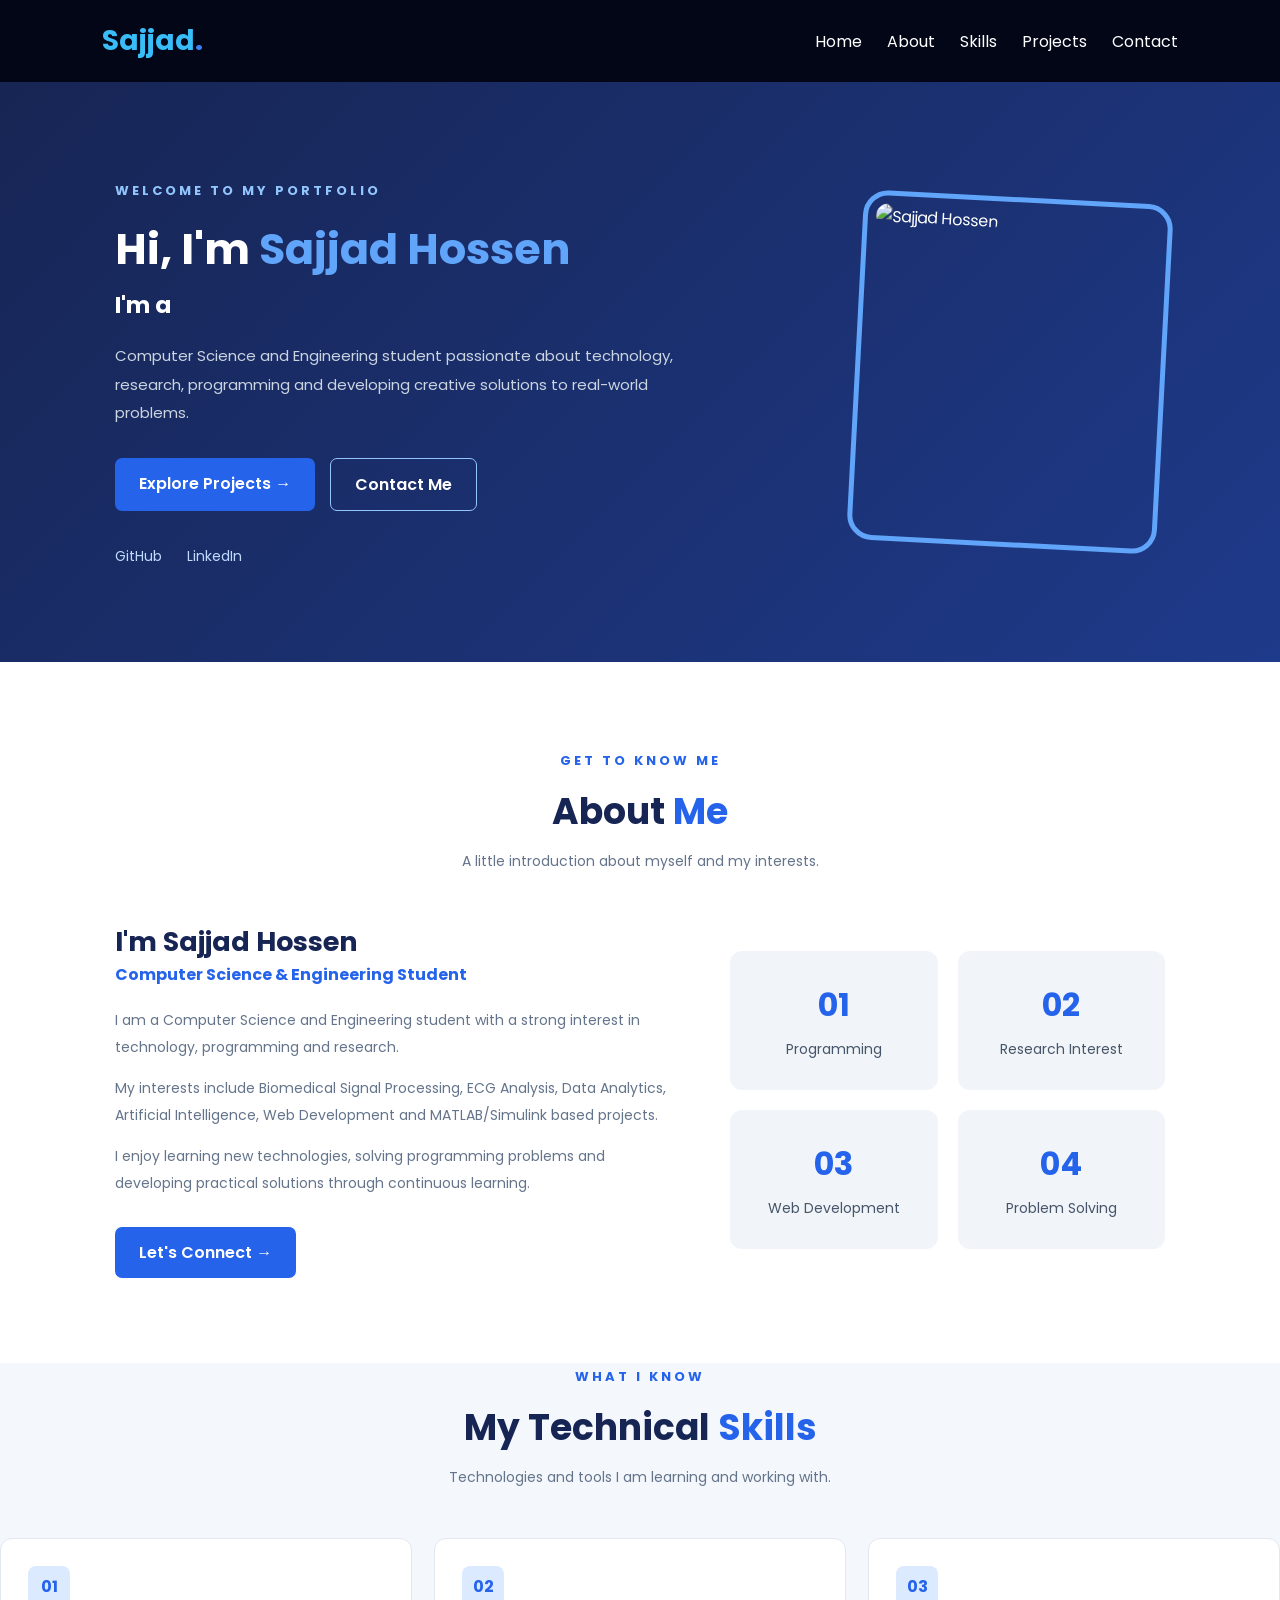
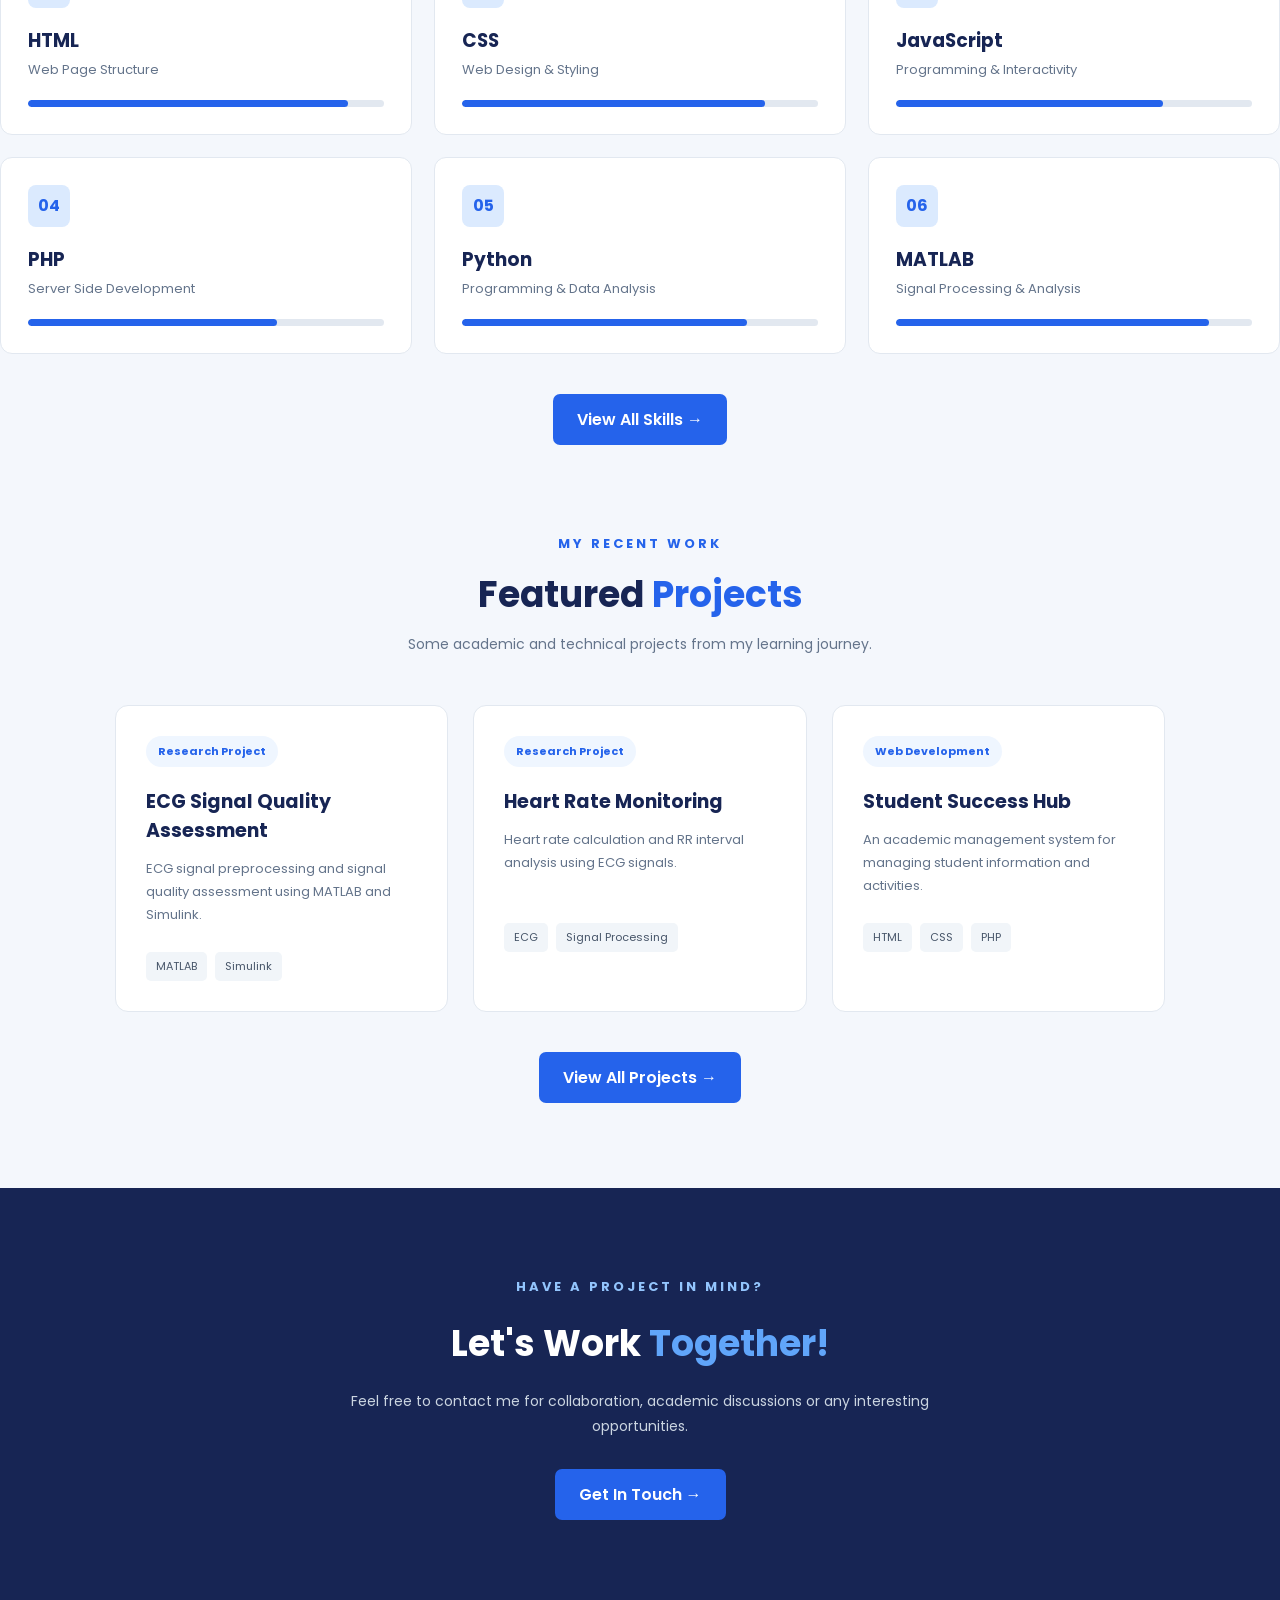
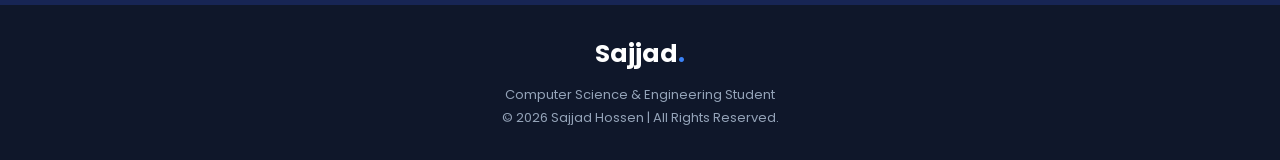
==== index.html @ 3b962e82 "my demo portfolio website" ====
<!DOCTYPE html>
<html lang="en">

<head>

<meta charset="UTF-8">
<meta name="viewport" content="width=device-width, initial-scale=1.0">

<title>Sajjad Hossen | Portfolio</title>

<link rel="stylesheet" href="css/style.css">

<link href="https://fonts.googleapis.com/css2?family=Poppins:wght@300;400;500;600;700;800&display=swap" rel="stylesheet">




<style>


/* =========================
   HOMEPAGE DESIGN
========================= */

body {
    font-family: 'Poppins', sans-serif;
    margin: 0;
    background: #f4f7fc;
    color: #172554;
    scroll-behavior: smooth;
}

html {
    scroll-behavior: smooth;
}

nav .logo span,
footer h3 span {
    color: #3b82f6;
}


/* HERO SECTION */

.hero {
    min-height: 580px;
    padding: 70px 9%;
    display: flex;
    align-items: center;
    justify-content: space-between;
    gap: 50px;
    background: linear-gradient(135deg, #172554, #1e3a8a);
    color: white;
}

.hero-content {
    max-width: 600px;
}

.welcome {
    color: #93c5fd;
    font-size: 13px;
    font-weight: bold;
    letter-spacing: 3px;
}

.hero-content h1 {
    font-size: 43px;
    margin: 20px 0 10px;
    line-height: 1.3;
}

.hero-content h1 span {
    color: #60a5fa;
}

.hero-content h3 {
    font-size: 23px;
    margin-bottom: 20px;
}

.hero-content h3 span {
    color: #60a5fa;
}

.hero-content p {
    color: #cbd5e1;
    line-height: 1.9;
    font-size: 15px;
}

.hero-buttons {
    display: flex;
    flex-wrap: wrap;
    gap: 15px;
    margin-top: 30px;
}

.btn {
    display: inline-block;
    background: #2563eb;
    color: white;
    text-decoration: none;
    padding: 13px 24px;
    border-radius: 7px;
    font-weight: 600;
    transition: 0.3s;
}

.btn:hover {
    background: #1d4ed8;
    transform: translateY(-4px);
}

.secondary-btn {
    background: transparent;
    border: 1px solid #93c5fd;
}

.secondary-btn:hover {
    background: #2563eb;
}

.social-links {
    display: flex;
    gap: 25px;
    margin-top: 35px;
}

.social-links a {
    color: #bfdbfe;
    text-decoration: none;
    font-size: 14px;
}

.social-links a:hover {
    color: white;
}


/* PROFILE IMAGE */

.hero-image {
    display: flex;
    justify-content: center;
    align-items: center;
    flex-shrink: 0;
}

.image-background {
    width: 310px;
    height: 350px;
    border: 5px solid #60a5fa;
    border-radius: 25px;
    padding: 8px;
    transform: rotate(3deg);
    transition: 0.4s;
}

.image-background:hover {
    transform: rotate(0deg) scale(1.04);
}

.image-background img {
    width: 100%;
    height: 100%;
    object-fit: cover;
    border-radius: 18px;
}


/* COMMON SECTION */

.home-section {
    padding: 85px 9%;
}

.section-heading {
    text-align: center;
    margin-bottom: 50px;
}

.section-heading > span {
    color: #2563eb;
    font-size: 13px;
    font-weight: bold;
    letter-spacing: 3px;
}

.section-heading h2 {
    font-size: 36px;
    margin: 12px 0;
    color: #172554;
}

.section-heading h2 span {
    color: #2563eb;
}

.section-heading p {
    color: #64748b;
    font-size: 14px;
}


/* ABOUT SECTION */

.about-section {
    background: white;
}

.about-container {
    display: grid;
    grid-template-columns: 1.3fr 1fr;
    gap: 50px;
    align-items: center;
}

.about-text h3 {
    font-size: 27px;
    color: #172554;
}

.about-text h4 {
    color: #2563eb;
    margin-bottom: 20px;
}

.about-text p {
    color: #64748b;
    line-height: 1.9;
    font-size: 14px;
    margin-bottom: 15px;
}

.about-text .btn {
    margin-top: 15px;
}

.about-highlights {
    display: grid;
    grid-template-columns: repeat(2, 1fr);
    gap: 20px;
}

.highlight-card {
    background: #f1f5f9;
    padding: 30px 15px;
    border-radius: 12px;
    text-align: center;
    transition: 0.3s;
}

.highlight-card:hover {
    background: #dbeafe;
    transform: translateY(-6px);
}

.highlight-card h3 {
    font-size: 32px;
    color: #2563eb;
    margin: 0 0 10px;
}

.highlight-card p {
    color: #475569;
    font-size: 14px;
}


/* SKILLS SECTION */

.skills-section {
    background: #f4f7fc;
}

.home-skills-grid {
    display: grid;
    grid-template-columns: repeat(3, 1fr);
    gap: 22px;
}

.skill-card {
    background: white;
    padding: 27px;
    border-radius: 12px;
    border: 1px solid #e2e8f0;
    transition: 0.3s;
}

.skill-card:hover {
    transform: translateY(-7px);
    box-shadow: 0 10px 25px rgba(37,99,235,0.1);
}

.skill-icon {
    width: 42px;
    height: 42px;
    background: #dbeafe;
    color: #2563eb;
    display: flex;
    justify-content: center;
    align-items: center;
    border-radius: 8px;
    font-weight: bold;
}

.skill-card h3 {
    color: #172554;
    margin: 18px 0 5px;
}

.skill-card p {
    color: #64748b;
    font-size: 13px;
}

.skill-bar {
    width: 100%;
    height: 7px;
    background: #e2e8f0;
    border-radius: 10px;
    margin-top: 20px;
    overflow: hidden;
}

.skill-bar span {
    display: block;
    height: 100%;
    background: #2563eb;
    border-radius: 10px;
}


/* PROJECT SECTION */

.home-projects {
    display: grid;
    grid-template-columns: repeat(3, 1fr);
    gap: 25px;
}

.home-project-card {
    background: white;
    padding: 30px;
    border-radius: 13px;
    border: 1px solid #e2e8f0;
    transition: 0.3s;
}

.home-project-card:hover {
    transform: translateY(-8px);
    box-shadow: 0 10px 25px rgba(37,99,235,0.1);
}

.project-category {
    display: inline-block;
    background: #eff6ff;
    color: #2563eb;
    padding: 7px 12px;
    border-radius: 20px;
    font-size: 11px;
    font-weight: bold;
}

.home-project-card h3 {
    color: #172554;
    margin: 20px 0 12px;
    font-size: 19px;
}

.home-project-card p {
    color: #64748b;
    line-height: 1.8;
    font-size: 13px;
    min-height: 75px;
}

.home-tags {
    display: flex;
    flex-wrap: wrap;
    gap: 8px;
    margin-top: 20px;
}

.home-tags span {
    background: #f1f5f9;
    color: #475569;
    padding: 6px 10px;
    border-radius: 5px;
    font-size: 11px;
}

.more-skills {
    text-align: center;
    margin-top: 40px;
}


/* CONTACT SECTION */

.home-contact {
    background: #172554;
    text-align: center;
    padding: 85px 9%;
    color: white;
}

.home-contact > span {
    color: #93c5fd;
    font-size: 13px;
    font-weight: bold;
    letter-spacing: 3px;
}

.home-contact h2 {
    font-size: 36px;
    margin: 18px 0;
}

.home-contact h2 span {
    color: #60a5fa;
}

.home-contact p {
    color: #cbd5e1;
    max-width: 600px;
    margin: 0 auto 30px;
    line-height: 1.8;
    font-size: 14px;
}


/* FOOTER */

footer {
    background: #0f172a;
    color: white;
    text-align: center;
    padding: 30px 15px;
}

footer h3 {
    font-size: 25px;
    margin: 0 0 10px;
}

footer p {
    color: #94a3b8;
    font-size: 13px;
    line-height: 1.8;
}


/* RESPONSIVE DESIGN */

@media (max-width: 900px) {

    .hero {
        flex-direction: column-reverse;
        text-align: center;
        padding: 60px 6%;
    }

    .hero-buttons,
    .social-links {
        justify-content: center;
    }

    .about-container {
        grid-template-columns: 1fr;
    }

    .home-skills-grid {
        grid-template-columns: repeat(2, 1fr);
    }

    .home-projects {
        grid-template-columns: repeat(2, 1fr);
    }

}

@media (max-width: 600px) {

    .hero-content h1 {
        font-size: 31px;
    }

    .hero-content h3 {
        font-size: 19px;
    }

    .image-background {
        width: 230px;
        height: 260px;
    }

    .home-section {
        padding: 60px 5%;
    }

    .section-heading h2 {
        font-size: 28px;
    }

    .home-skills-grid,
    .home-projects {
        grid-template-columns: 1fr;
    }

    .about-highlights {
        gap: 12px;
    }

    .home-contact h2 {
        font-size: 28px;
    }

}





</style>





</head>

<body>

<!-- Navbar -->

<nav>

    <div class="logo">Sajjad<span>.</span></div>

    <ul>
        <li><a href="index.html" class="active">Home</a></li>
        <li><a href="#about">About</a></li>
        <li><a href="skills.html">Skills</a></li>
        <li><a href="projects.html">Projects</a></li>
        <li><a href="contact.html">Contact</a></li>
    </ul>

</nav>


<!-- Hero Section -->

<section class="hero" id="home">

    <div class="hero-content">

        <span class="welcome">WELCOME TO MY PORTFOLIO</span>

        <h1>
            Hi, I'm <span>Sajjad Hossen</span>
        </h1>

        <h3>I'm a <span id="typing"></span></h3>

        <p>
            Computer Science and Engineering student passionate
            about technology, research, programming and
            developing creative solutions to real-world problems.
        </p>

        <div class="hero-buttons">

            <a href="#projects" class="btn">Explore Projects →</a>

            <a href="#contact" class="btn secondary-btn">
                Contact Me
            </a>

        </div>

        <div class="social-links">

            <a href="https://github.com/" target="_blank">GitHub</a>

            <a href="https://linkedin.com/" target="_blank">LinkedIn</a>

        </div>

    </div>


    <div class="hero-image">

        <div class="image-background">

            <img src="images/profile.jpg" alt="Sajjad Hossen">

        </div>

    </div>

</section>


<!-- About Section -->

<section class="home-section about-section" id="about">

    <div class="section-heading">

        <span>GET TO KNOW ME</span>

        <h2>About <span>Me</span></h2>

        <p>A little introduction about myself and my interests.</p>

    </div>


    <div class="about-container">

        <div class="about-text">

            <h3>I'm Sajjad Hossen</h3>

            <h4>Computer Science & Engineering Student</h4>

            <p>
                I am a Computer Science and Engineering student
                with a strong interest in technology, programming
                and research.
            </p>

            <p>
                My interests include Biomedical Signal Processing,
                ECG Analysis, Data Analytics, Artificial Intelligence,
                Web Development and MATLAB/Simulink based projects.
            </p>

            <p>
                I enjoy learning new technologies, solving
                programming problems and developing practical
                solutions through continuous learning.
            </p>

            <a href="contact.html" class="btn">Let's Connect →</a>

        </div>


        <div class="about-highlights">

            <div class="highlight-card">
                <h3>01</h3>
                <p>Programming</p>
            </div>

            <div class="highlight-card">
                <h3>02</h3>
                <p>Research Interest</p>
            </div>

            <div class="highlight-card">
                <h3>03</h3>
                <p>Web Development</p>
            </div>

            <div class="highlight-card">
                <h3>04</h3>
                <p>Problem Solving</p>
            </div>

        </div>

    </div>

</section>


<!Skills Section

<section class="home-section skills-section" id="skills">

    <div class="section-heading">

        <span>WHAT I KNOW</span>

        <h2>My Technical <span>Skills</span></h2>

        <p>Technologies and tools I am learning and working with.</p>

    </div>


    <div class="home-skills-grid">


        <div class="skill-card">

            <div class="skill-icon">01</div>

            <h3>HTML</h3>

            <p>Web Page Structure</p>

            <div class="skill-bar">
                <span style="width:90%"></span>
            </div>

        </div>


        <div class="skill-card">

            <div class="skill-icon">02</div>

            <h3>CSS</h3>

            <p>Web Design & Styling</p>

            <div class="skill-bar">
                <span style="width:85%"></span>
            </div>

        </div>


        <div class="skill-card">

            <div class="skill-icon">03</div>

            <h3>JavaScript</h3>

            <p>Programming & Interactivity</p>

            <div class="skill-bar">
                <span style="width:75%"></span>
            </div>

        </div>


        <div class="skill-card">

            <div class="skill-icon">04</div>

            <h3>PHP</h3>

            <p>Server Side Development</p>

            <div class="skill-bar">
                <span style="width:70%"></span>
            </div>

        </div>


        <div class="skill-card">

            <div class="skill-icon">05</div>

            <h3>Python</h3>

            <p>Programming & Data Analysis</p>

            <div class="skill-bar">
                <span style="width:80%"></span>
            </div>

        </div>


        <div class="skill-card">

            <div class="skill-icon">06</div>

            <h3>MATLAB</h3>

            <p>Signal Processing & Analysis</p>

            <div class="skill-bar">
                <span style="width:88%"></span>
            </div>

        </div>


    </div>

    <div class="more-skills">
        <a href="skills.html" class="btn">View All Skills →</a>
    </div>

</section> 


<!-- Projects Section -->

<section class="home-section" id="projects">

    <div class="section-heading">

        <span>MY RECENT WORK</span>

        <h2>Featured <span>Projects</span></h2>

        <p>Some academic and technical projects from my learning journey.</p>

    </div>


    <div class="home-projects">


        <div class="home-project-card">

            <span class="project-category">Research Project</span>

            <h3>ECG Signal Quality Assessment</h3>

            <p>
                ECG signal preprocessing and signal quality
                assessment using MATLAB and Simulink.
            </p>

            <div class="home-tags">
                <span>MATLAB</span>
                <span>Simulink</span>
            </div>

        </div>


        <div class="home-project-card">

            <span class="project-category">Research Project</span>

            <h3>Heart Rate Monitoring</h3>

            <p>
                Heart rate calculation and RR interval
                analysis using ECG signals.
            </p>

            <div class="home-tags">
                <span>ECG</span>
                <span>Signal Processing</span>
            </div>

        </div>


        <div class="home-project-card">

            <span class="project-category">Web Development</span>

            <h3>Student Success Hub</h3>

            <p>
                An academic management system for managing
                student information and activities.
            </p>

            <div class="home-tags">
                <span>HTML</span>
                <span>CSS</span>
                <span>PHP</span>
            </div>

        </div>


    </div>


    <div class="more-skills">

        <a href="projects.html" class="btn">View All Projects →</a>

    </div>

</section>


<!-- Contact Section -->

<section class="home-contact" id="contact">

    <span>HAVE A PROJECT IN MIND?</span>

    <h2>Let's Work <span>Together!</span></h2>

    <p>
        Feel free to contact me for collaboration,
        academic discussions or any interesting opportunities.
    </p>

    <a href="contact.html" class="btn">Get In Touch →</a>

</section>


<!-- Footer -->

<footer>

    <h3>Sajjad<span>.</span></h3>

    <p>Computer Science & Engineering Student</p>

    <p>© 2026 Sajjad Hossen | All Rights Reserved.</p>

</footer>


<script src="js/script.js"></script>

</body>

</html>
---- css/style.css ----
*{
margin:0;
padding:0;
box-sizing:border-box;
font-family:'Poppins',sans-serif;
}

body{
background:#0f172a;
color:white;
}

nav{
display:flex;
justify-content:space-between;
align-items:center;
padding:20px 8%;
background:#020617;
position:sticky;
top:0;
z-index:100;
}

.logo{
font-size:28px;
font-weight:700;
color:#38bdf8;
}

nav ul{
display:flex;
list-style:none;
}

nav ul li{
margin-left:25px;
}

nav ul li a{
text-decoration:none;
color:white;
transition:0.3s;
}

nav ul li a:hover{
color:#38bdf8;
}
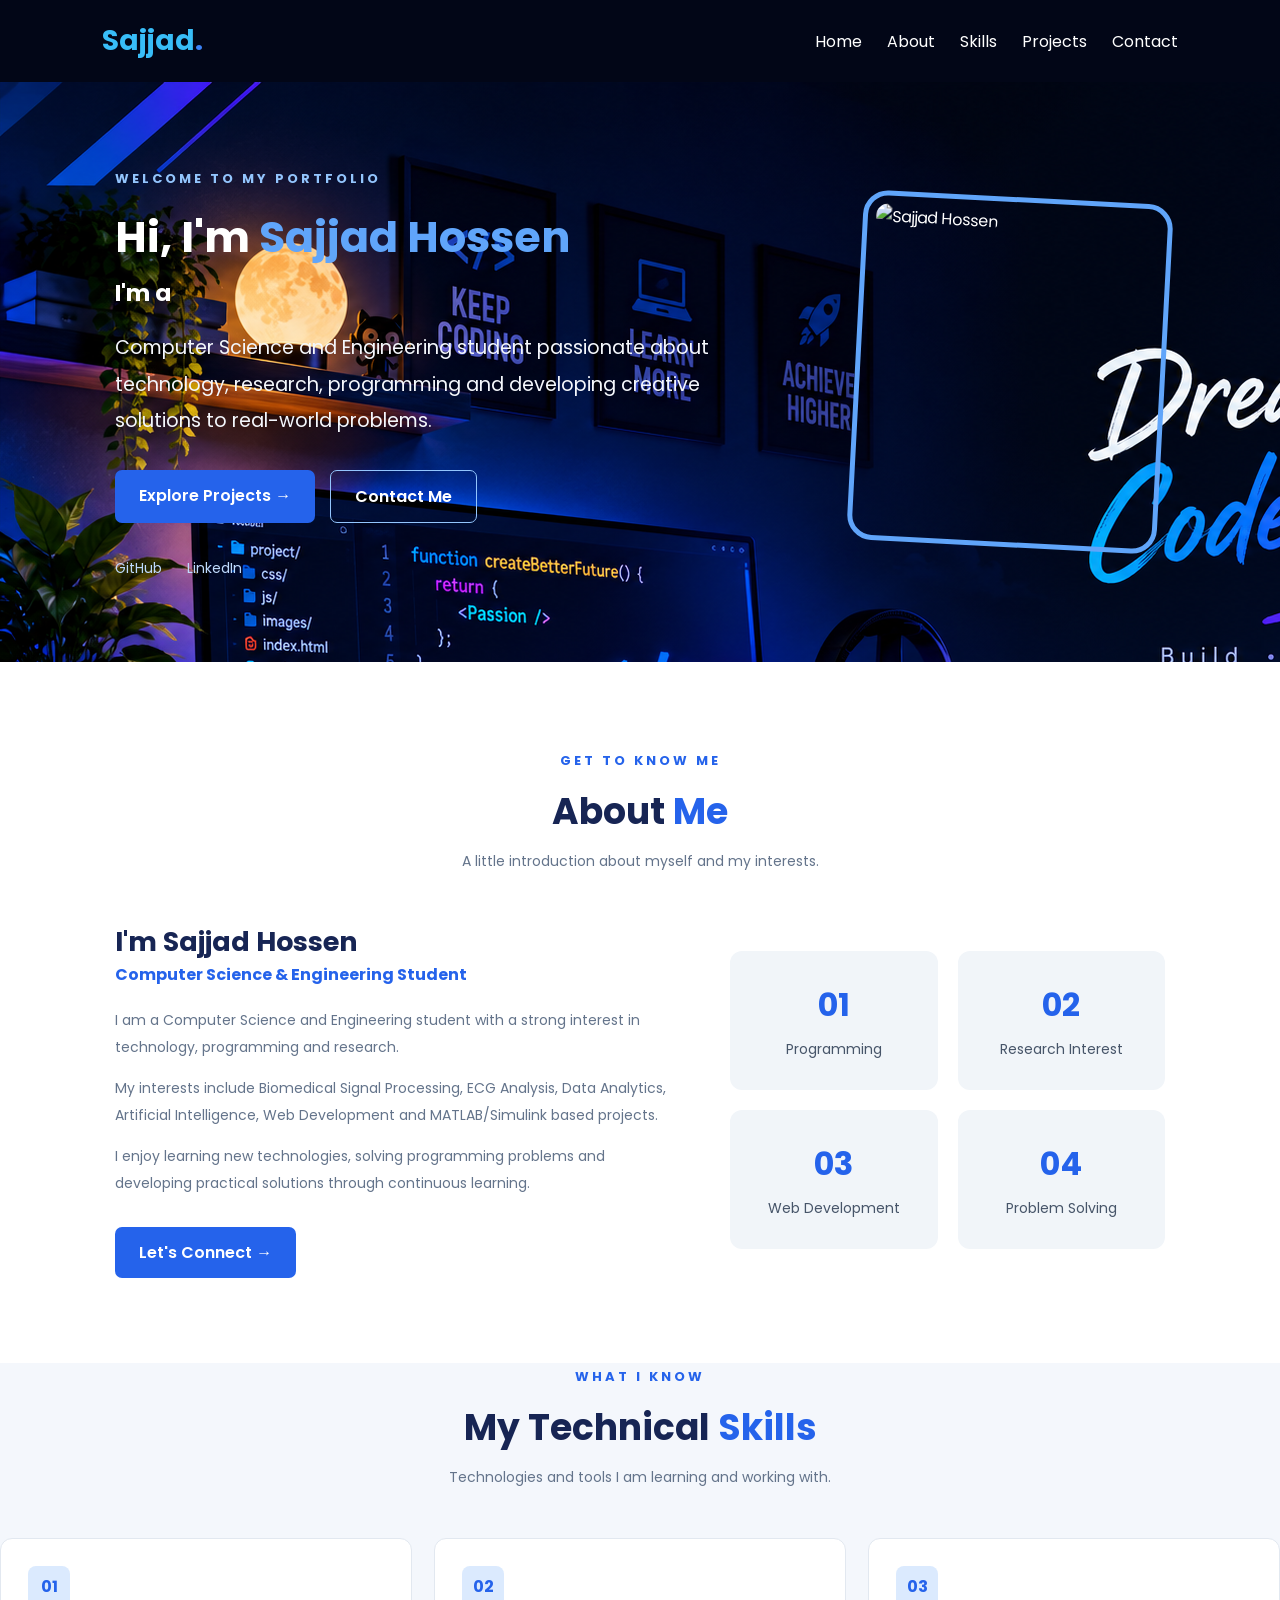
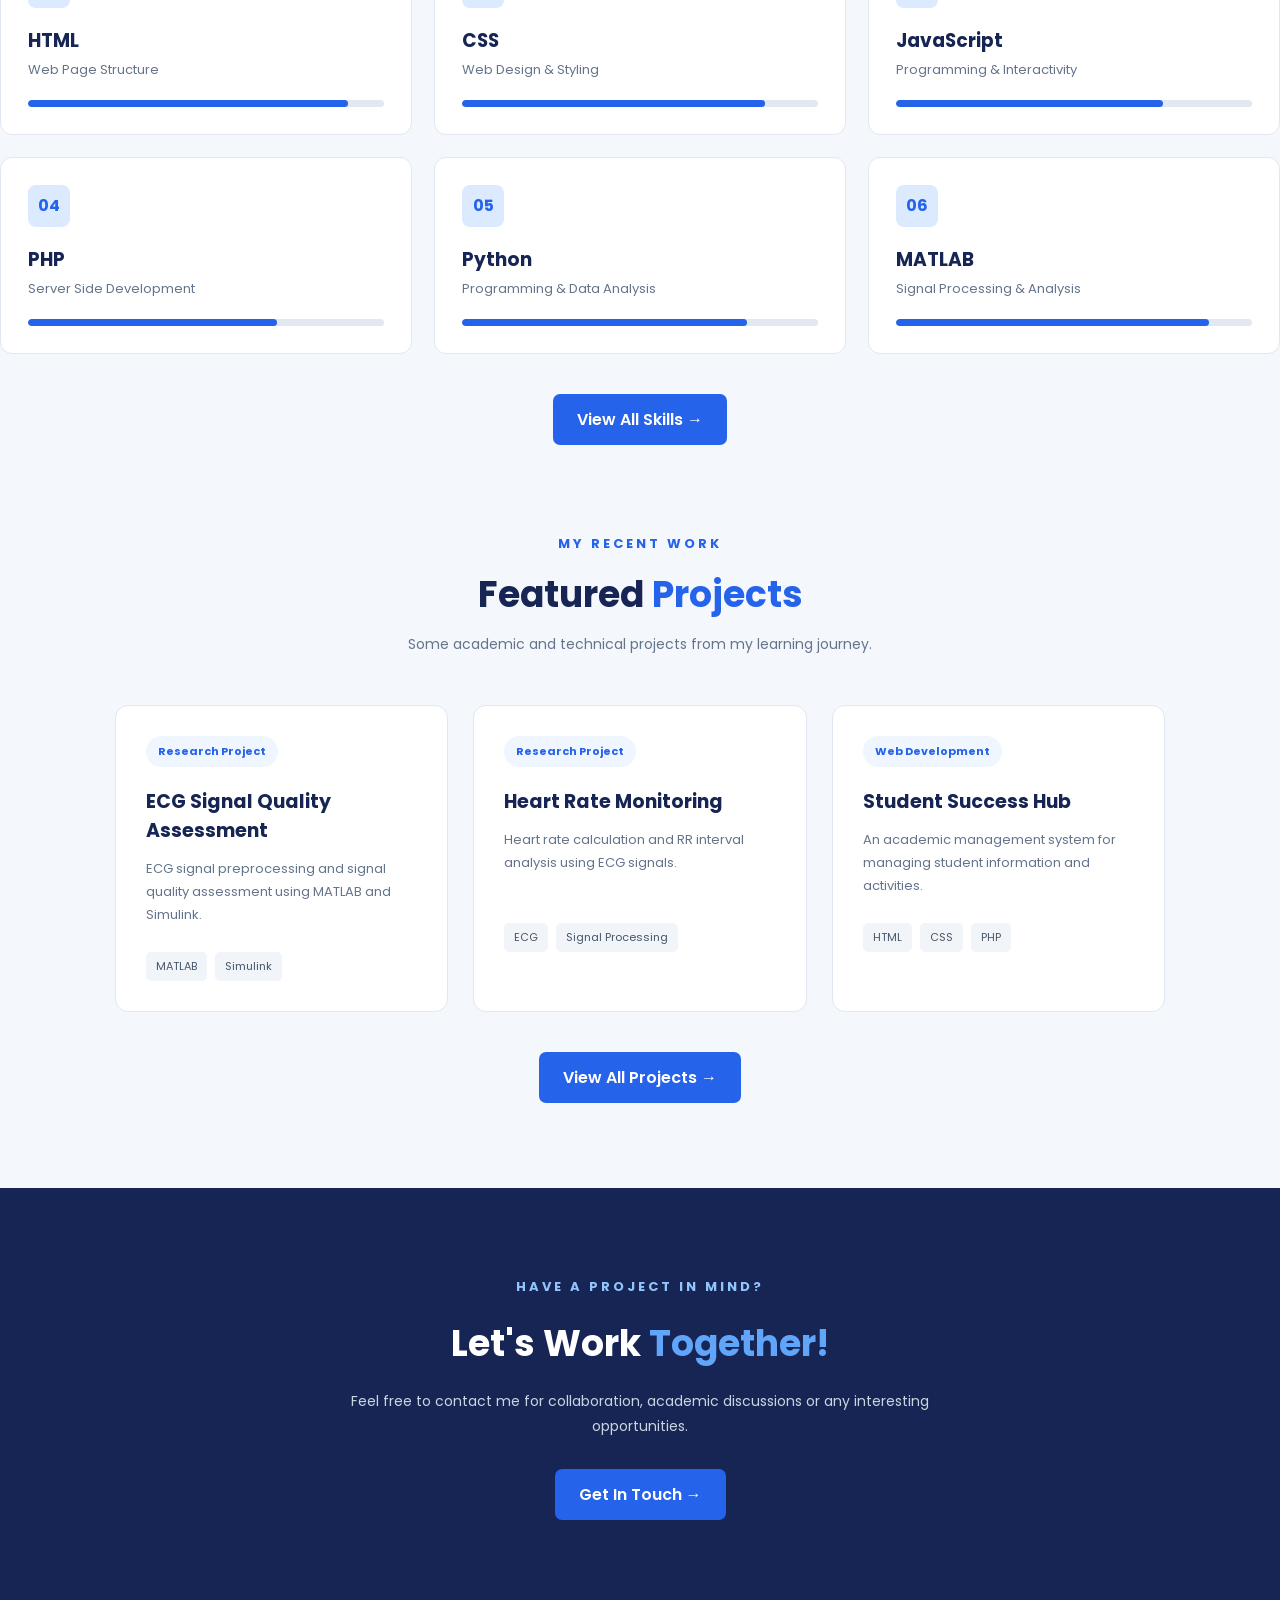
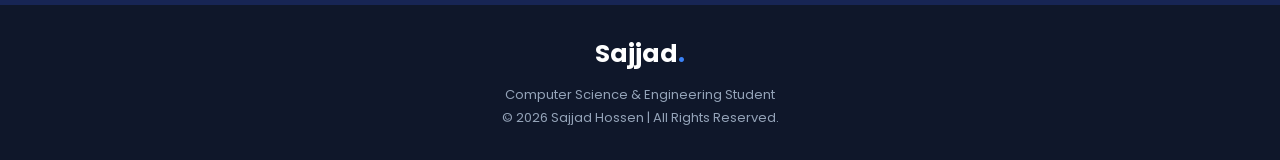
==== commit 32baebd6: "Update version portfolio website" ====
--- a/index.html
+++ b/index.html
@@ -27,7 +27,7 @@
     font-family: 'Poppins', sans-serif;
     margin: 0;
     background: #f4f7fc;
-    color: #172554;
+    color: #e4e8f5;
     scroll-behavior: smooth;
 }
 
@@ -50,7 +50,12 @@
     align-items: center;
     justify-content: space-between;
     gap: 50px;
-    background: linear-gradient(135deg, #172554, #1e3a8a);
+    /* background: linear-gradient(135deg, #172554, #1e3a8a); */
+
+    /* background-image: url('background.png'); */
+        background-image: url('dreambig.png');
+
+
     color: white;
 }
 
@@ -565,7 +570,7 @@
 
         <h3>I'm a <span id="typing"></span></h3>
 
-        <p>
+        <p style="color: #f4f7fc; font-size: larger;">
             Computer Science and Engineering student passionate
             about technology, research, programming and
             developing creative solutions to real-world problems.
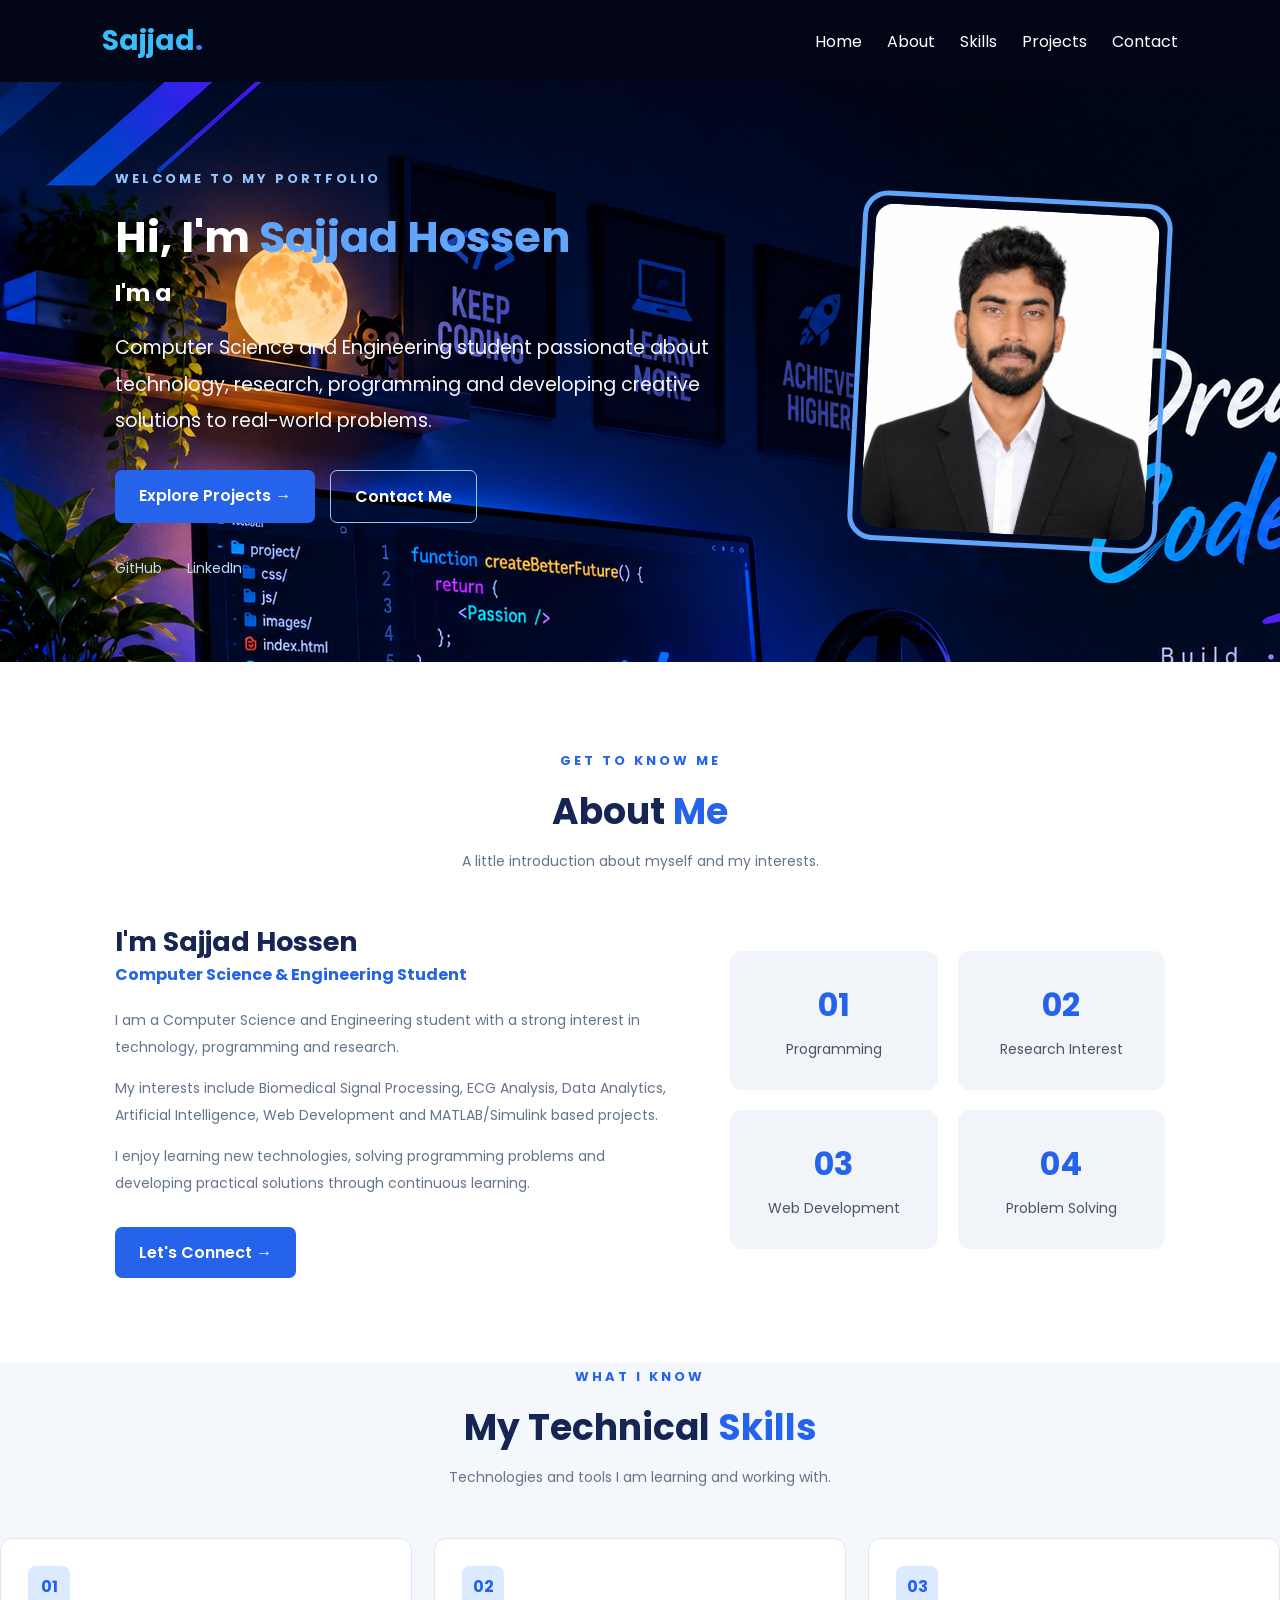
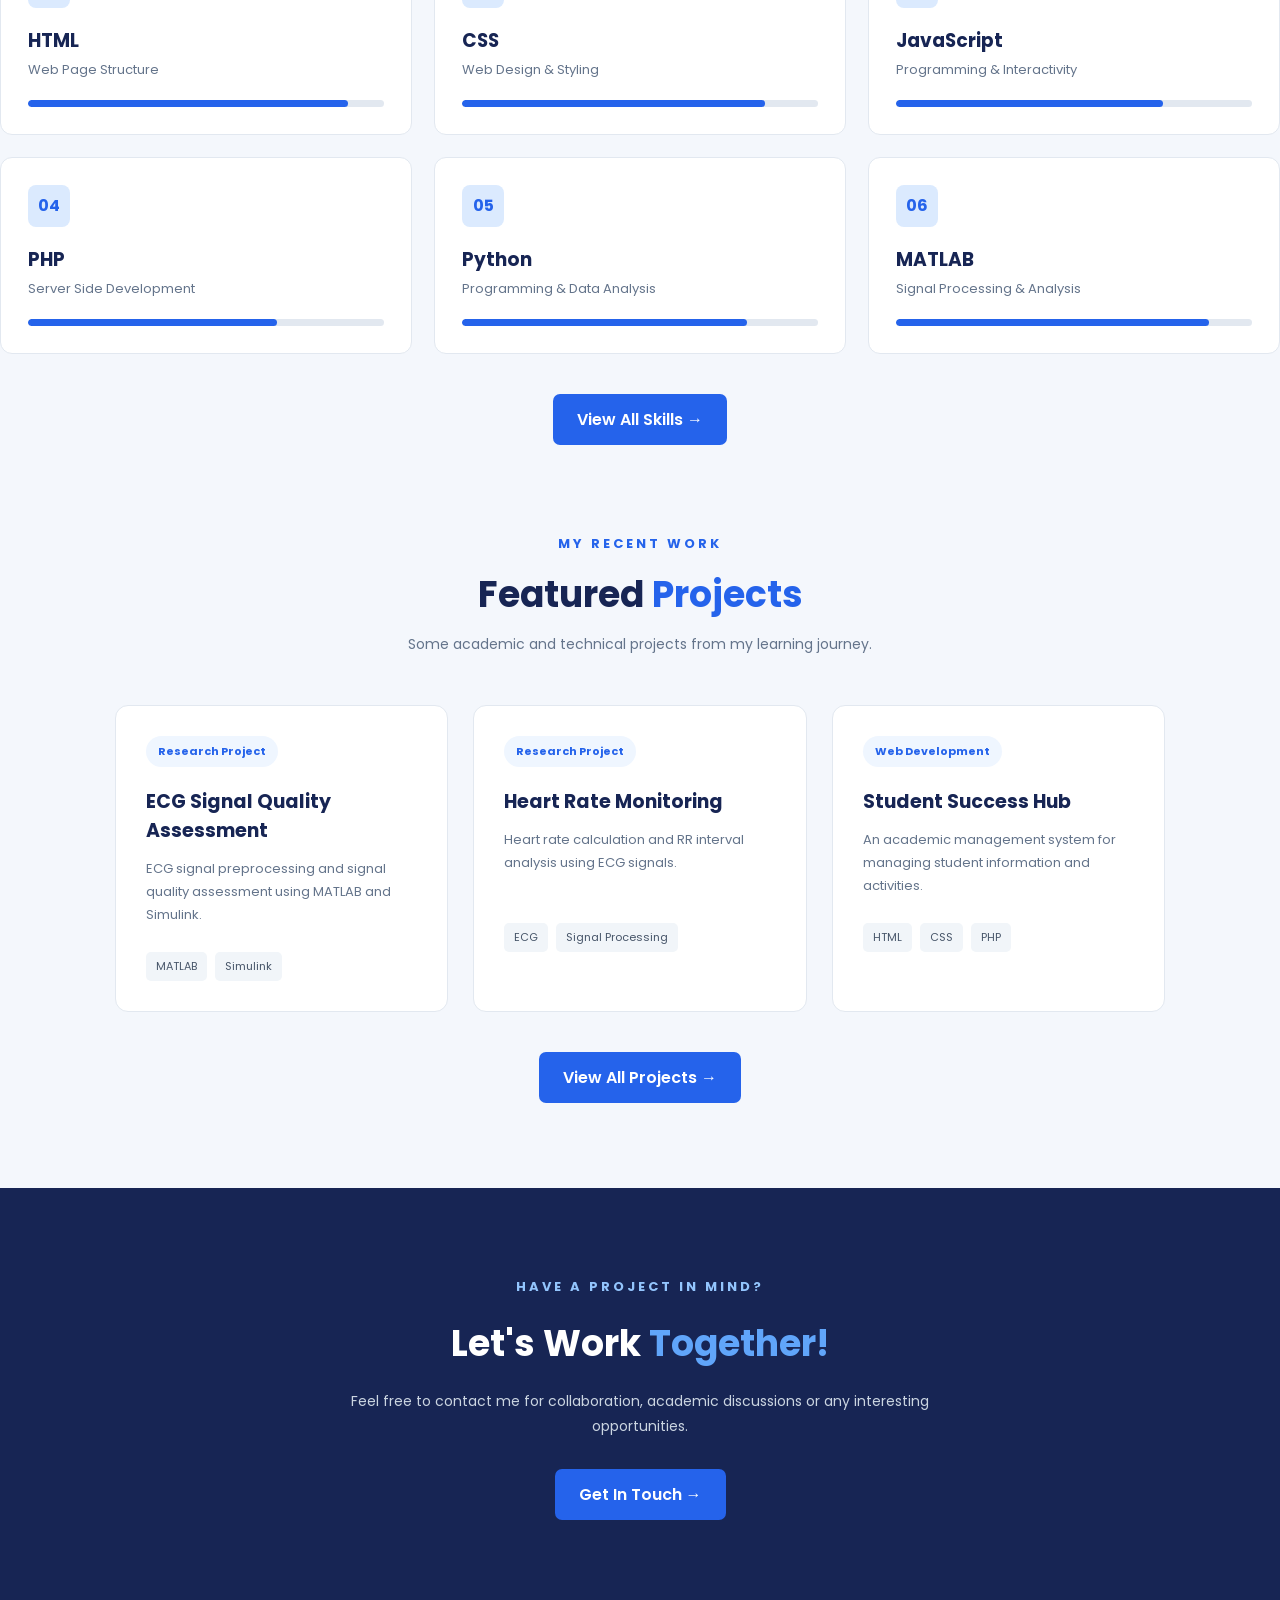
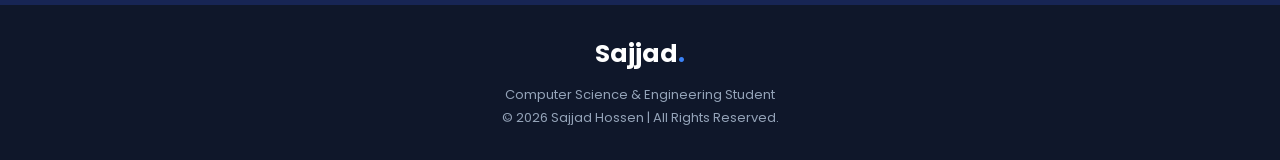
==== commit 04347ee8: "MY updated version 2 portfoliowebsite" ====
--- a/index.html
+++ b/index.html
@@ -601,7 +601,7 @@
 
         <div class="image-background">
 
-            <img src="images/profile.jpg" alt="Sajjad Hossen">
+            <img src="sajjad.jpg" alt="Sajjad Hossen">
 
         </div>
 
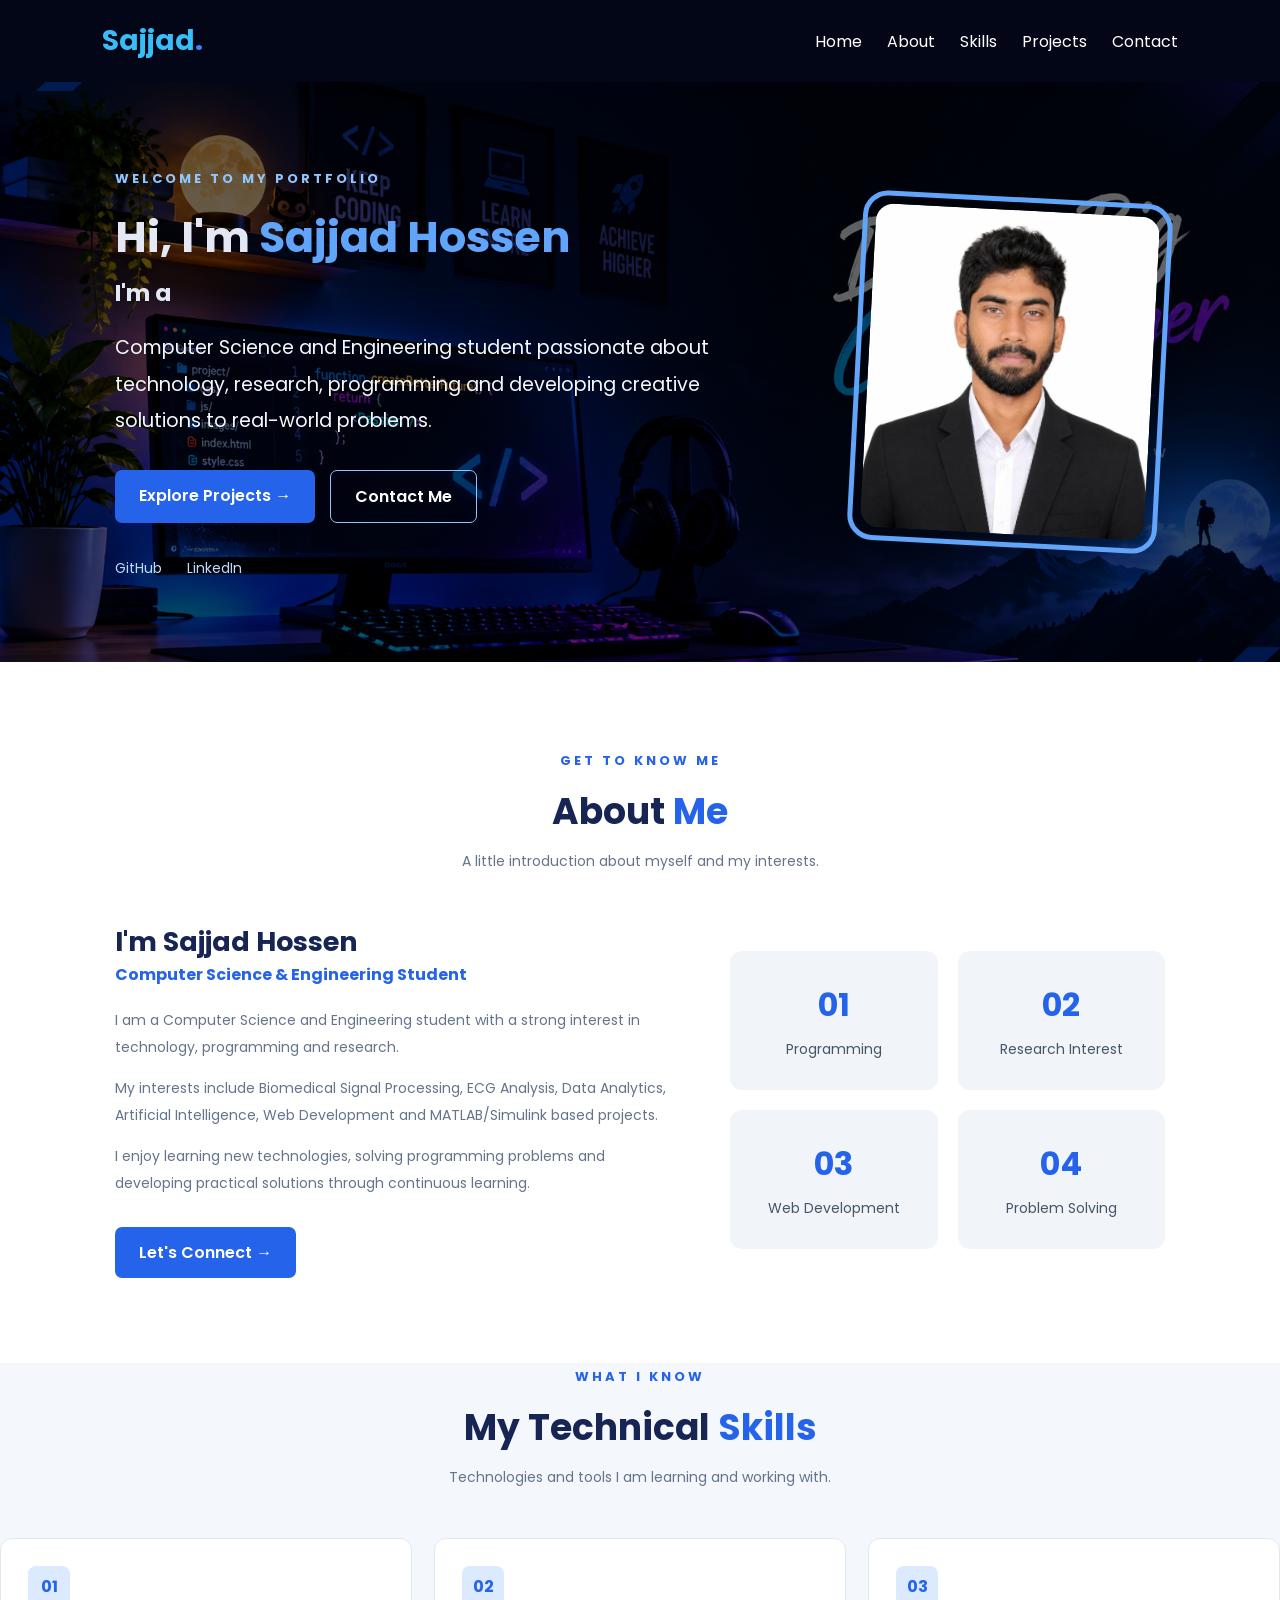
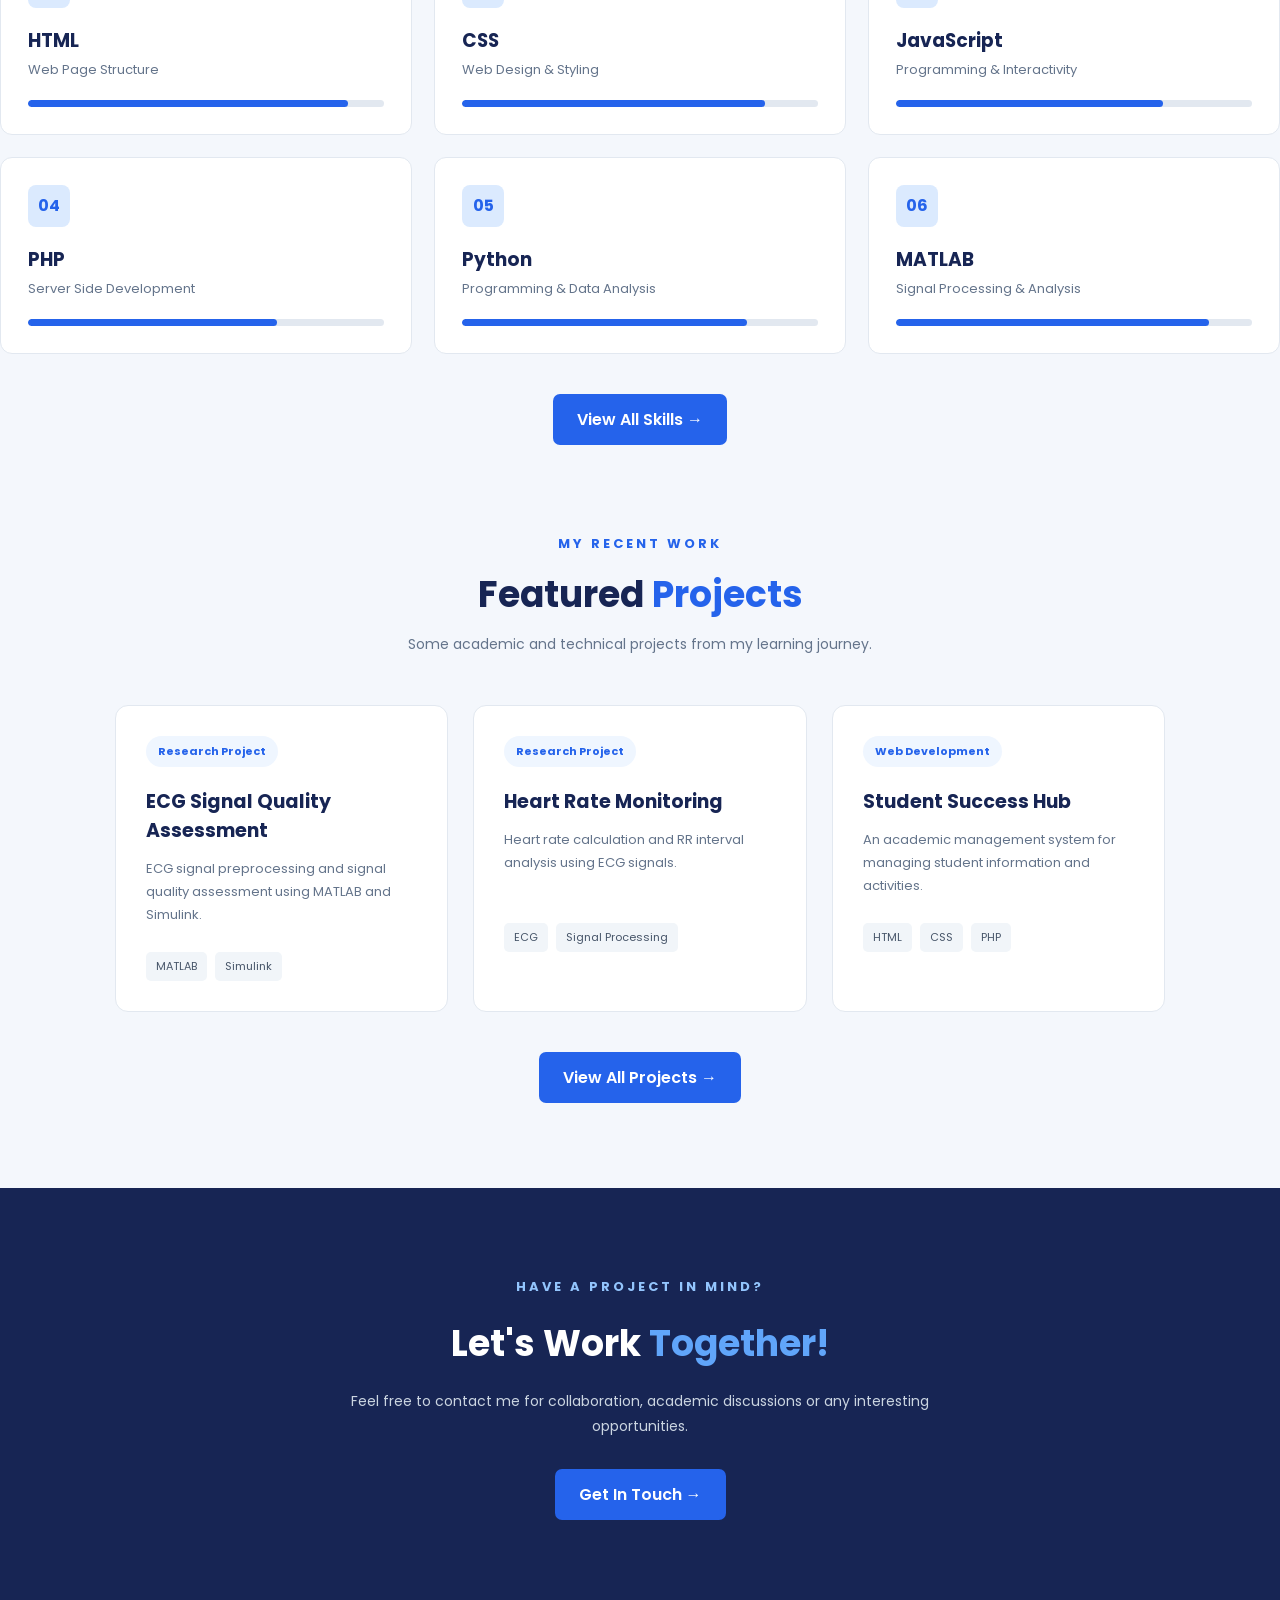
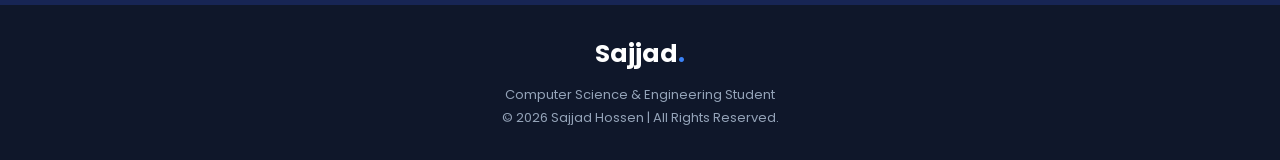
==== commit e8533a34: "my second latest updated portfolio" ====
--- a/index.html
+++ b/index.html
@@ -53,10 +53,26 @@
     /* background: linear-gradient(135deg, #172554, #1e3a8a); */
 
     /* background-image: url('background.png'); */
-        background-image: url('dreambig.png');
-
-
-    color: white;
+        /* background-image: url('dreambig.png') ; */
+
+
+
+    background-image: linear-gradient(
+        rgba(0, 0, 0, 0.6),
+        rgba(0, 0, 0, 0.6)
+    ), url('dreambig.png');
+
+    background-size: cover;
+    background-position: center;
+    background-repeat: no-repeat;
+
+
+
+
+
+
+
+
 }
 
 .hero-content {
